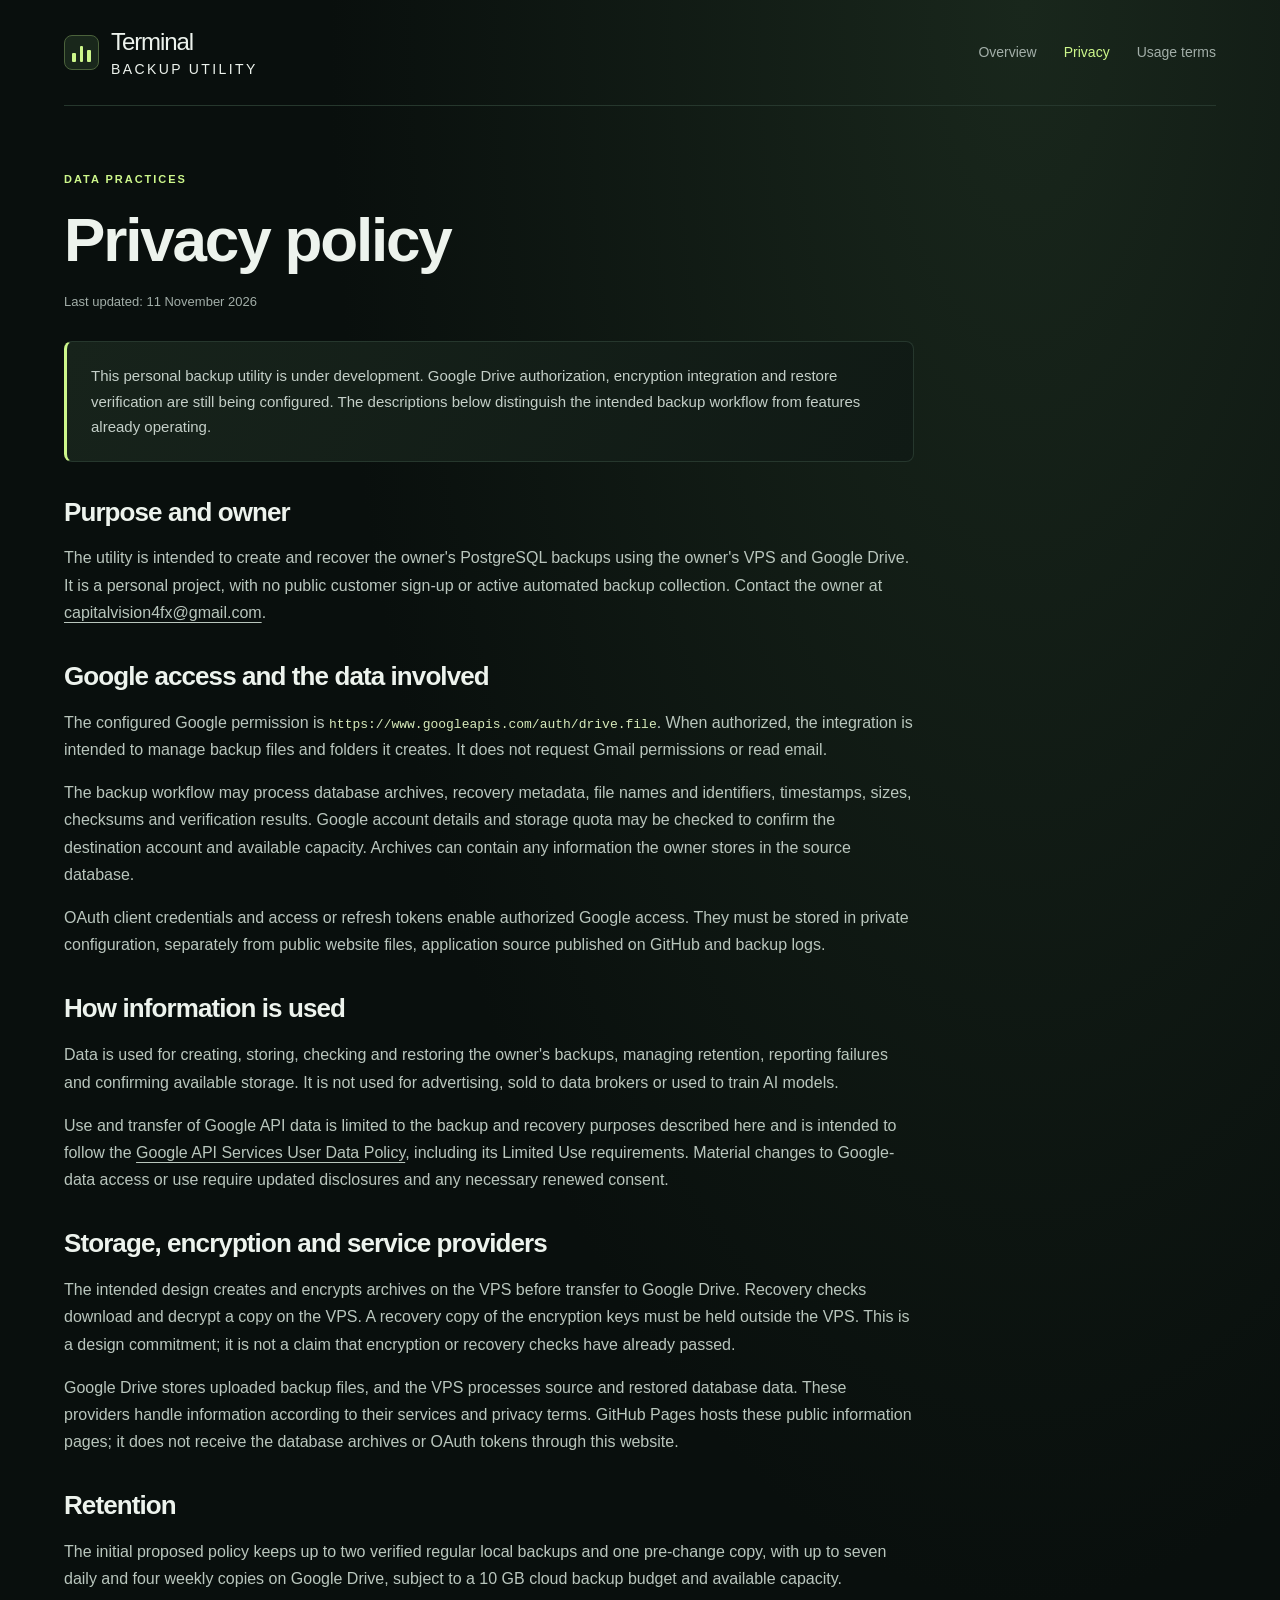
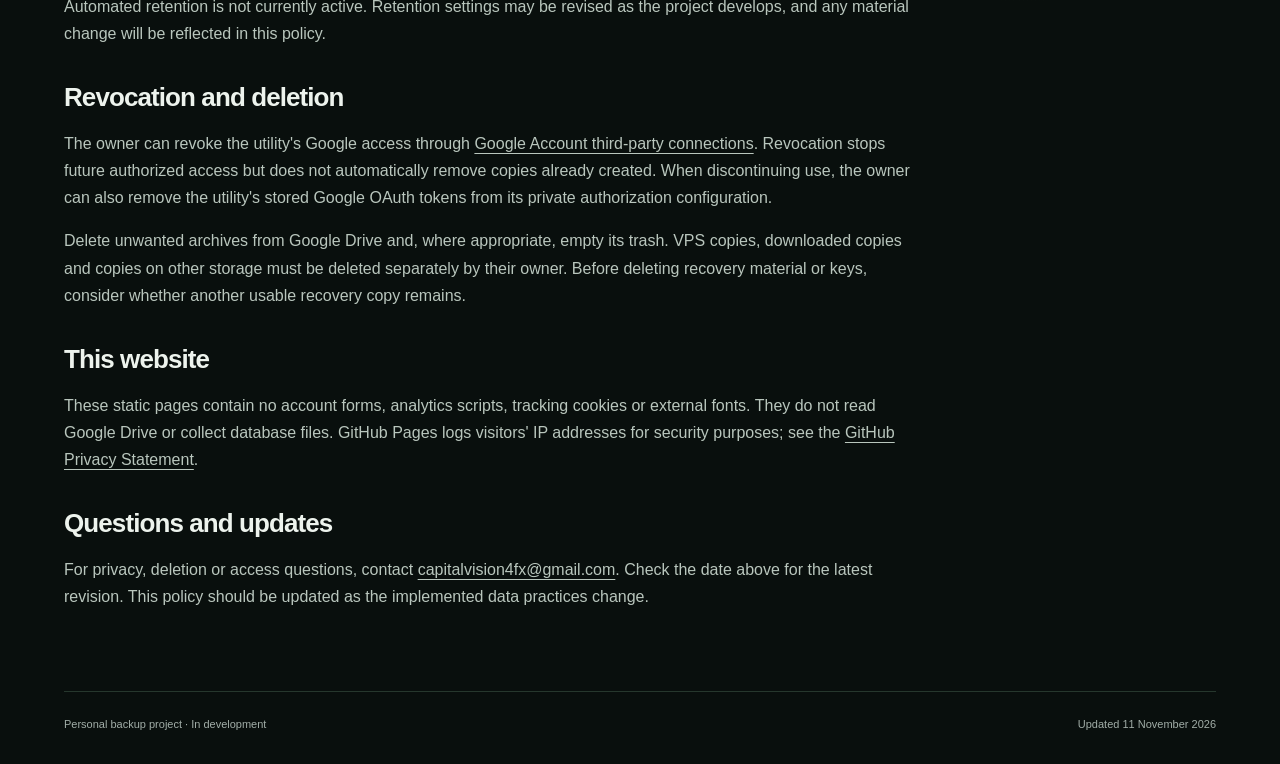
==== privacy.html @ 601b8a5b "Add Terminal backup information and privacy pages" ====
<!doctype html>
<html lang="en">
<head>
<meta charset="utf-8">
<meta name="viewport" content="width=device-width, initial-scale=1">
<meta name="color-scheme" content="dark">
<meta name="referrer" content="strict-origin-when-cross-origin">
<title>Privacy policy — Terminal</title>
<meta name="description" content="How the personal backup utility intends to access, use, store and delete Google Drive backup data.">
<link rel="icon" href="data:,">
<link rel="stylesheet" href="site.css">
</head>
<body>
<div class="page-shell">
<a class="skip-link" href="#main">Skip to content</a>
<header class="site-header"><a class="brand" href="index.html" aria-label="Terminal home"><span class="brand-mark" aria-hidden="true"><span></span><span></span><span></span></span><span>Terminal <strong>Backup utility</strong></span></a><nav aria-label="Main navigation"><a href="index.html">Overview</a><a href="privacy.html" aria-current="page">Privacy</a><a href="terms.html">Usage terms</a></nav></header>
<main id="main"><article class="document"><p class="eyebrow">Data practices</p><h1>Privacy policy</h1><p class="document-date">Last updated: <time datetime="2026-11-11">11 November 2026</time></p><div class="notice">This personal backup utility is under development. Google Drive authorization, encryption integration and restore verification are still being configured. The descriptions below distinguish the intended backup workflow from features already operating.</div>
<section><h2>Purpose and owner</h2><p>The utility is intended to create and recover the owner's PostgreSQL backups using the owner's VPS and Google Drive. It is a personal project, with no public customer sign-up or active automated backup collection. Contact the owner at <a href="mailto:capitalvision4fx@gmail.com">capitalvision4fx@gmail.com</a>.</p></section>
<section><h2>Google access and the data involved</h2><p>The configured Google permission is <code>https://www.googleapis.com/auth/drive.file</code>. When authorized, the integration is intended to manage backup files and folders it creates. It does not request Gmail permissions or read email.</p><p>The backup workflow may process database archives, recovery metadata, file names and identifiers, timestamps, sizes, checksums and verification results. Google account details and storage quota may be checked to confirm the destination account and available capacity. Archives can contain any information the owner stores in the source database.</p><p>OAuth client credentials and access or refresh tokens enable authorized Google access. They must be stored in private configuration, separately from public website files, application source published on GitHub and backup logs.</p></section>
<section><h2>How information is used</h2><p>Data is used for creating, storing, checking and restoring the owner's backups, managing retention, reporting failures and confirming available storage. It is not used for advertising, sold to data brokers or used to train AI models.</p><p>Use and transfer of Google API data is limited to the backup and recovery purposes described here and is intended to follow the <a href="https://developers.google.com/terms/api-services-user-data-policy">Google API Services User Data Policy</a>, including its Limited Use requirements. Material changes to Google-data access or use require updated disclosures and any necessary renewed consent.</p></section>
<section><h2>Storage, encryption and service providers</h2><p>The intended design creates and encrypts archives on the VPS before transfer to Google Drive. Recovery checks download and decrypt a copy on the VPS. A recovery copy of the encryption keys must be held outside the VPS. This is a design commitment; it is not a claim that encryption or recovery checks have already passed.</p><p>Google Drive stores uploaded backup files, and the VPS processes source and restored database data. These providers handle information according to their services and privacy terms. GitHub Pages hosts these public information pages; it does not receive the database archives or OAuth tokens through this website.</p></section>
<section><h2>Retention</h2><p>The initial proposed policy keeps up to two verified regular local backups and one pre-change copy, with up to seven daily and four weekly copies on Google Drive, subject to a 10 GB cloud backup budget and available capacity. Automated retention is not currently active. Retention settings may be revised as the project develops, and any material change will be reflected in this policy.</p></section>
<section><h2>Revocation and deletion</h2><p>The owner can revoke the utility's Google access through <a href="https://myaccount.google.com/connections">Google Account third-party connections</a>. Revocation stops future authorized access but does not automatically remove copies already created. When discontinuing use, the owner can also remove the utility's stored Google OAuth tokens from its private authorization configuration.</p><p>Delete unwanted archives from Google Drive and, where appropriate, empty its trash. VPS copies, downloaded copies and copies on other storage must be deleted separately by their owner. Before deleting recovery material or keys, consider whether another usable recovery copy remains.</p></section>
<section><h2>This website</h2><p>These static pages contain no account forms, analytics scripts, tracking cookies or external fonts. They do not read Google Drive or collect database files. GitHub Pages logs visitors' IP addresses for security purposes; see the <a href="https://docs.github.com/en/site-policy/privacy-policies/github-general-privacy-statement">GitHub Privacy Statement</a>.</p></section>
<section><h2>Questions and updates</h2><p>For privacy, deletion or access questions, contact <a href="mailto:capitalvision4fx@gmail.com">capitalvision4fx@gmail.com</a>. Check the date above for the latest revision. This policy should be updated as the implemented data practices change.</p></section>
</article></main>
<footer class="site-footer"><span>Personal backup project · In development</span><span>Updated <time datetime="2026-11-11">11 November 2026</time></span></footer>
</div>
</body>
</html>
---- site.css ----
@charset "UTF-8";
:root{color-scheme:dark;--page:#090f0d;--surface:#111a16;--ink:#edf3ed;--muted:#a2aea8;--lime:#cdf78b;--line:#26372d;--radius:13px}
*{box-sizing:border-box}
html{scroll-behavior:smooth;scroll-padding-top:24px}
body{margin:0;background:radial-gradient(ellipse at 80% 0%,#19271c 0,transparent 48%),var(--page);color:var(--ink);font:17px/1.7 "Segoe UI",Arial,sans-serif}
a{color:inherit;text-decoration-thickness:1px;text-underline-offset:4px}
a:hover{color:var(--lime)}
a:focus-visible{outline:2px solid var(--lime);outline-offset:5px;border-radius:3px}
p{margin:0 0 1em}
h1,h2,h3{line-height:1.15;letter-spacing:-.035em;font-weight:550}
h1{font-size:clamp(40px,6.5vw,80px);margin:15px 0 28px}
h2{font-size:clamp(27px,3.2vw,38px);margin:10px 0 20px}
h3{font-size:23px;margin:17px 0}
em{font-style:normal;color:var(--lime)}
.page-shell{max-width:1220px;margin:0 auto;padding:0 34px}
.site-header{min-height:106px;display:flex;align-items:center;justify-content:space-between;gap:22px;border-bottom:1px solid var(--line)}
.brand{display:flex;align-items:center;gap:12px;line-height:1.15;font-size:24px;letter-spacing:-.045em;text-decoration:none;white-space:nowrap}
.brand strong{display:block;font-size:14px;font-weight:500;letter-spacing:.17em;text-transform:uppercase;margin-top:5px}
.brand-mark{width:35px;height:35px;display:flex;align-items:flex-end;justify-content:center;gap:4px;border:1px solid #4b623b;border-radius:8px;padding:7px;background:#19271b}
.brand-mark span{display:block;background:var(--lime);width:4px;border-radius:1px}
.brand-mark span:nth-child(1){height:9px}.brand-mark span:nth-child(2){height:16px}.brand-mark span:nth-child(3){height:12px}
nav{display:flex;gap:27px;font-size:14px}
nav a{color:var(--muted);text-decoration:none;white-space:nowrap}
nav a[aria-current=page]{color:var(--lime)}
.skip-link{position:absolute;left:16px;top:-100px;z-index:10;background:var(--lime);color:var(--page);padding:9px 15px}
.skip-link:focus{top:12px}
.hero{max-width:950px;padding:86px 0 74px}
.eyebrow{text-transform:uppercase;font-size:11px;letter-spacing:.18em;color:var(--lime);font-weight:600}
.lead{font-size:clamp(19px,2vw,23px);line-height:1.55;max-width:760px;color:#bdc8c1}
.status{display:flex;align-items:flex-start;gap:9px;font-size:13px;color:var(--muted);margin-top:25px;max-width:710px}
.status span{width:6px;height:6px;border-radius:50%;background:var(--lime);flex-shrink:0;margin-top:8px}
.actions{display:flex;align-items:center;gap:28px;flex-wrap:wrap;margin-top:33px}
.button{display:inline-flex;align-items:center;gap:23px;padding:12px 19px;border:1px solid #d6fa9f;background:linear-gradient(#d6fa9f,#b7dc7e);color:#17210e;text-decoration:none;border-radius:7px;font-size:14px;font-weight:600}
.button:hover{background:var(--ink);color:#17210e}
.text-link{font-size:14px}
.section{padding:45px 0 62px;border-top:1px solid var(--line)}
.section-heading{max-width:750px}
.section-heading>p:last-child{font-size:16px;color:var(--muted)}
.steps{display:grid;grid-template-columns:repeat(3,minmax(0,1fr));gap:35px;margin-top:38px}
.steps article{border-top:1px solid #405033;padding-top:20px}
.step-number{color:var(--lime);font-size:12px;letter-spacing:.1em}
.steps p{font-size:15px;color:var(--muted)}
.access-panel{display:grid;grid-template-columns:1.2fr 1fr;gap:48px;align-items:center;padding:34px;background:linear-gradient(130deg,#17231b,#111a16);border:1px solid var(--line);border-radius:var(--radius)}
.access-panel p{color:var(--muted);font-size:15px}
.access-panel .eyebrow{color:var(--lime);font-size:11px}
.permission-note{padding:22px;border:1px solid #35482c;border-radius:9px;background:#0c140f}
.permission-note .small-label{font-size:10px;letter-spacing:.16em;text-transform:uppercase;color:var(--lime)}
.permission-note>code{display:block;margin-bottom:15px}
.permission-note p:last-child{margin-bottom:0;font-size:13px}
code{font:13px/1.7 Consolas,monospace;overflow-wrap:anywhere;color:#d7eaba}
.closing{max-width:860px;padding:63px 0 70px}
.closing>p{color:var(--muted);font-size:16px}
.closing .contact{font-size:14px}
.link-separator{display:inline-block;margin:0 18px;color:#58704c}
.site-footer{display:flex;justify-content:space-between;gap:18px;border-top:1px solid var(--line);padding:23px 0 31px;font-size:11px;color:var(--muted)}
.document{max-width:850px;padding:64px 0 64px}
.document h1{font-size:clamp(42px,6vw,62px);margin-bottom:16px}
.document-date{color:var(--muted);font-size:13px;margin-bottom:28px}
.notice{padding:21px 24px;background:linear-gradient(120deg,#17231b,#101a15);border:1px solid var(--line);border-left:3px solid var(--lime);border-radius:8px;font-size:15px;color:#c4cfc8}
.document section{margin-top:36px}
.document h2{font-size:26px;margin-bottom:17px}
.document section p{font-size:16px;color:#b9c6bd}
@media(max-width:760px){.page-shell{padding:0 22px}.site-header{align-items:flex-start;flex-direction:column;padding:25px 0 22px;gap:22px}nav{gap:24px;flex-wrap:wrap}.hero{padding:54px 0 48px}.steps{grid-template-columns:1fr;gap:23px}.access-panel{grid-template-columns:1fr;gap:15px;padding:24px}.site-footer{flex-direction:column;gap:7px}.document{padding-top:45px}.closing{padding:42px 0}.actions{gap:21px}.section{padding-bottom:45px}}
@media(prefers-reduced-motion:reduce){html{scroll-behavior:auto}}
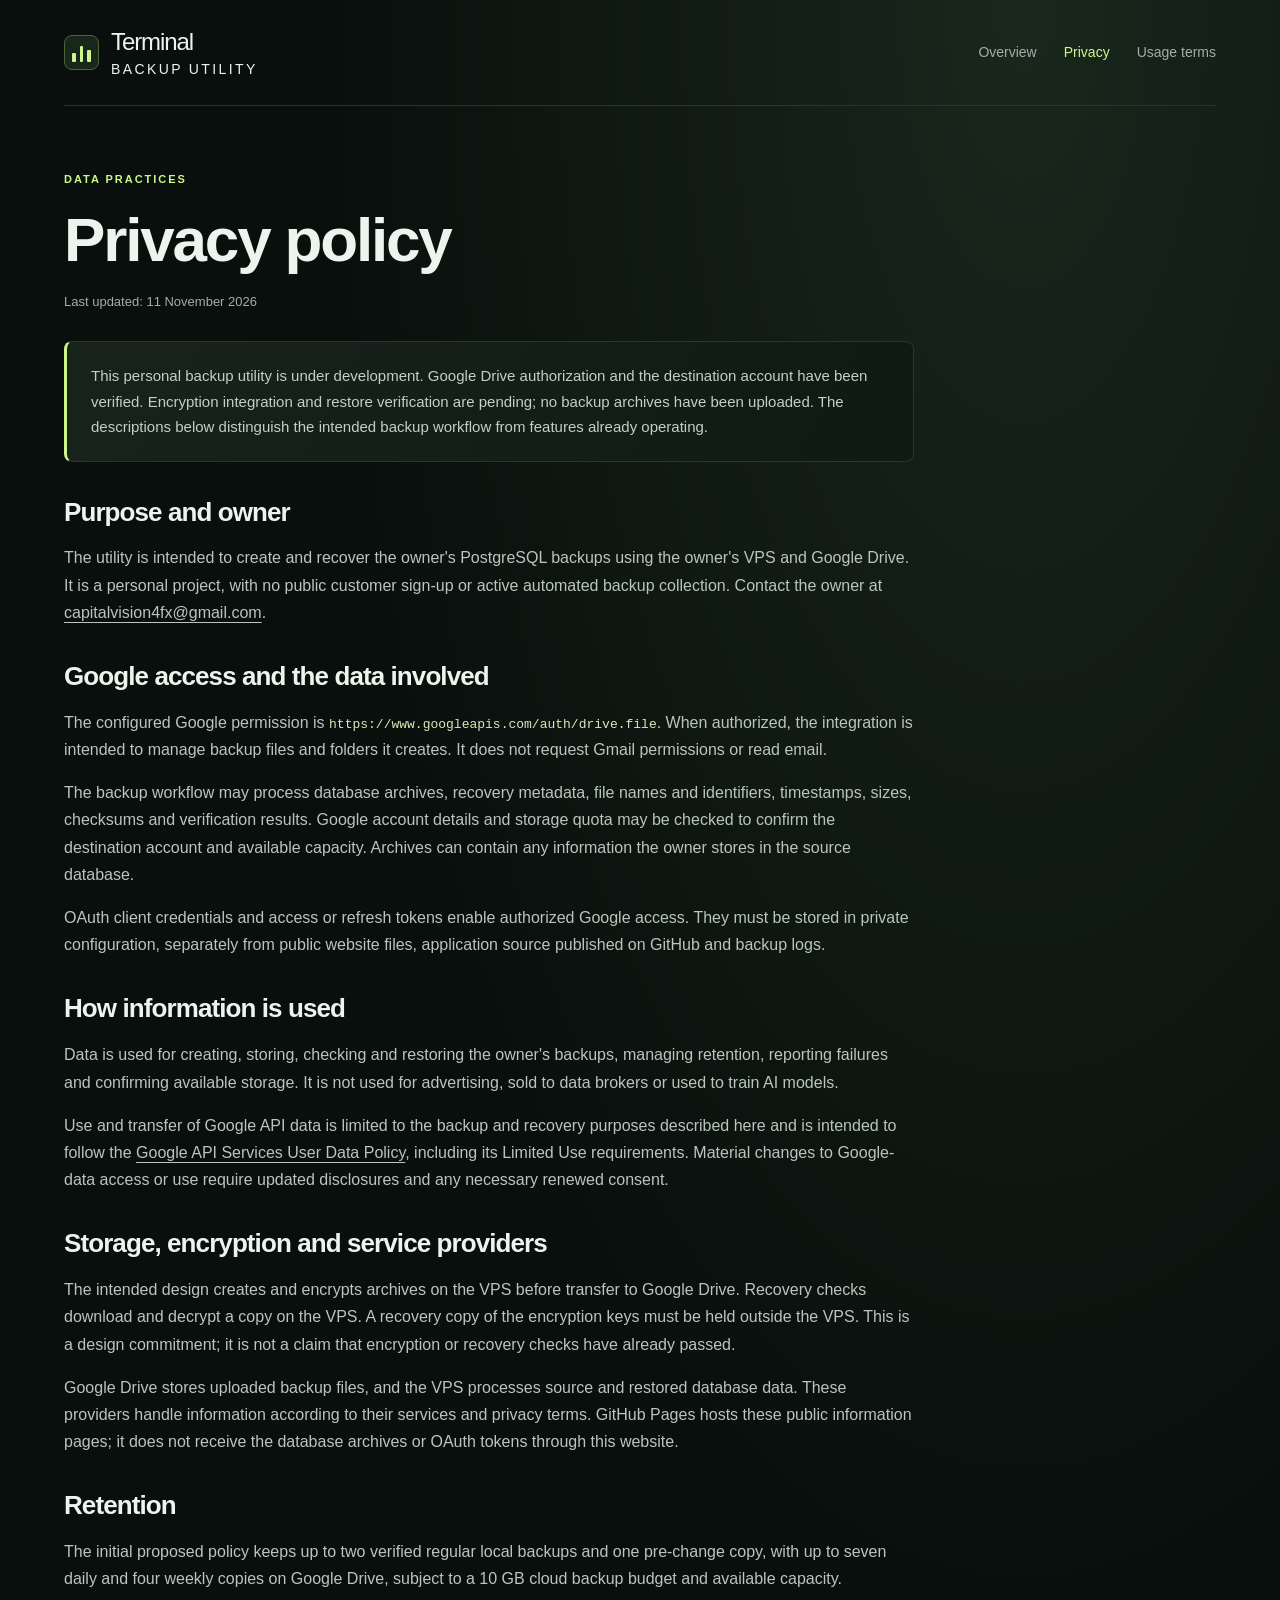
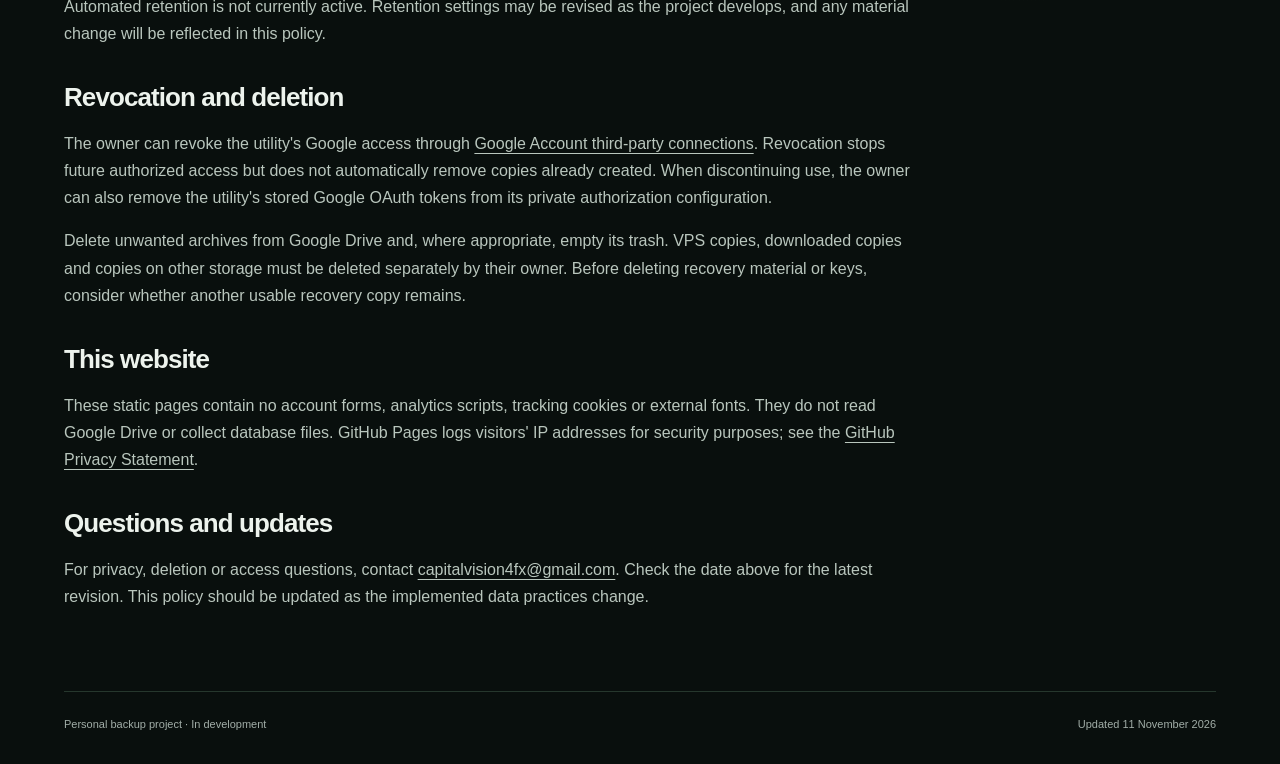
==== commit 19e97647: "Reflect verified Drive authorization in development status" ====
--- a/privacy.html
+++ b/privacy.html
@@ -14,7 +14,7 @@
 <div class="page-shell">
 <a class="skip-link" href="#main">Skip to content</a>
 <header class="site-header"><a class="brand" href="index.html" aria-label="Terminal home"><span class="brand-mark" aria-hidden="true"><span></span><span></span><span></span></span><span>Terminal <strong>Backup utility</strong></span></a><nav aria-label="Main navigation"><a href="index.html">Overview</a><a href="privacy.html" aria-current="page">Privacy</a><a href="terms.html">Usage terms</a></nav></header>
-<main id="main"><article class="document"><p class="eyebrow">Data practices</p><h1>Privacy policy</h1><p class="document-date">Last updated: <time datetime="2026-11-11">11 November 2026</time></p><div class="notice">This personal backup utility is under development. Google Drive authorization, encryption integration and restore verification are still being configured. The descriptions below distinguish the intended backup workflow from features already operating.</div>
+<main id="main"><article class="document"><p class="eyebrow">Data practices</p><h1>Privacy policy</h1><p class="document-date">Last updated: <time datetime="2026-11-11">11 November 2026</time></p><div class="notice">This personal backup utility is under development. Google Drive authorization and the destination account have been verified. Encryption integration and restore verification are pending; no backup archives have been uploaded. The descriptions below distinguish the intended backup workflow from features already operating.</div>
 <section><h2>Purpose and owner</h2><p>The utility is intended to create and recover the owner's PostgreSQL backups using the owner's VPS and Google Drive. It is a personal project, with no public customer sign-up or active automated backup collection. Contact the owner at <a href="mailto:capitalvision4fx@gmail.com">capitalvision4fx@gmail.com</a>.</p></section>
 <section><h2>Google access and the data involved</h2><p>The configured Google permission is <code>https://www.googleapis.com/auth/drive.file</code>. When authorized, the integration is intended to manage backup files and folders it creates. It does not request Gmail permissions or read email.</p><p>The backup workflow may process database archives, recovery metadata, file names and identifiers, timestamps, sizes, checksums and verification results. Google account details and storage quota may be checked to confirm the destination account and available capacity. Archives can contain any information the owner stores in the source database.</p><p>OAuth client credentials and access or refresh tokens enable authorized Google access. They must be stored in private configuration, separately from public website files, application source published on GitHub and backup logs.</p></section>
 <section><h2>How information is used</h2><p>Data is used for creating, storing, checking and restoring the owner's backups, managing retention, reporting failures and confirming available storage. It is not used for advertising, sold to data brokers or used to train AI models.</p><p>Use and transfer of Google API data is limited to the backup and recovery purposes described here and is intended to follow the <a href="https://developers.google.com/terms/api-services-user-data-policy">Google API Services User Data Policy</a>, including its Limited Use requirements. Material changes to Google-data access or use require updated disclosures and any necessary renewed consent.</p></section>
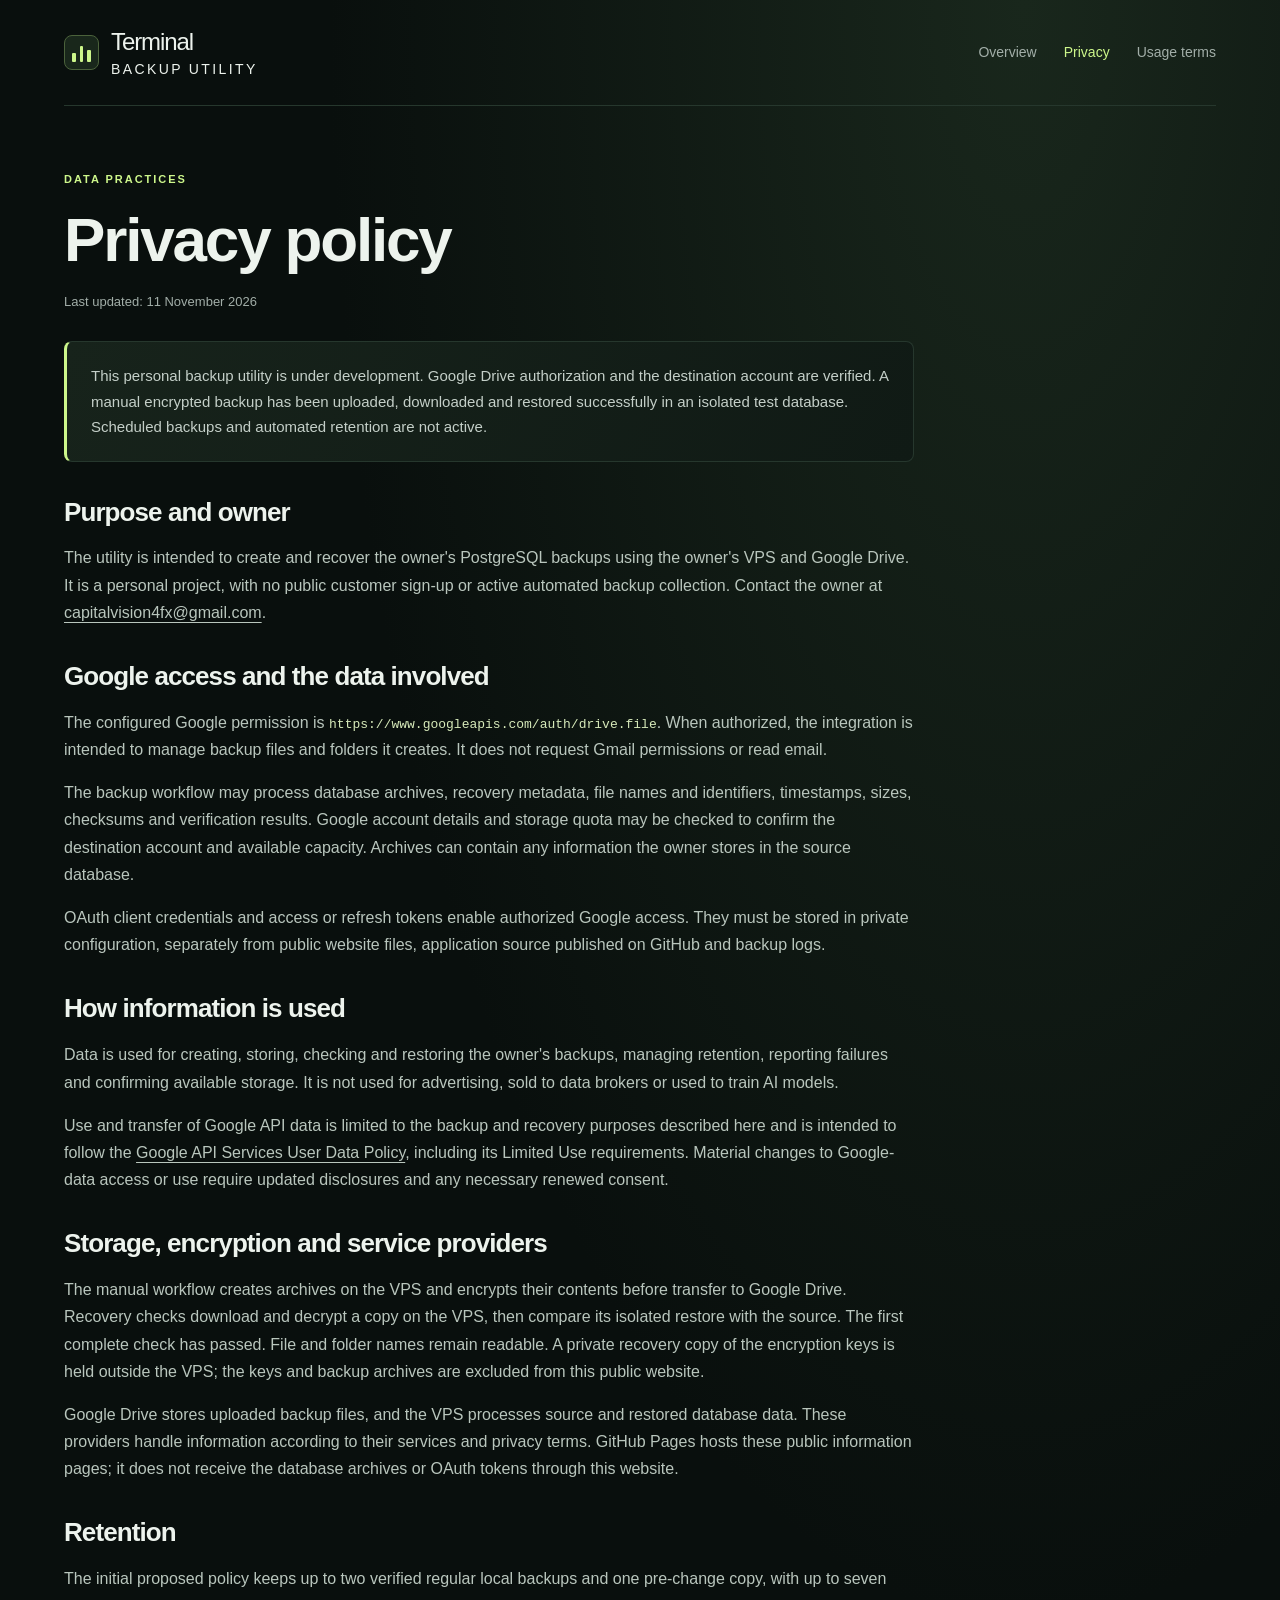
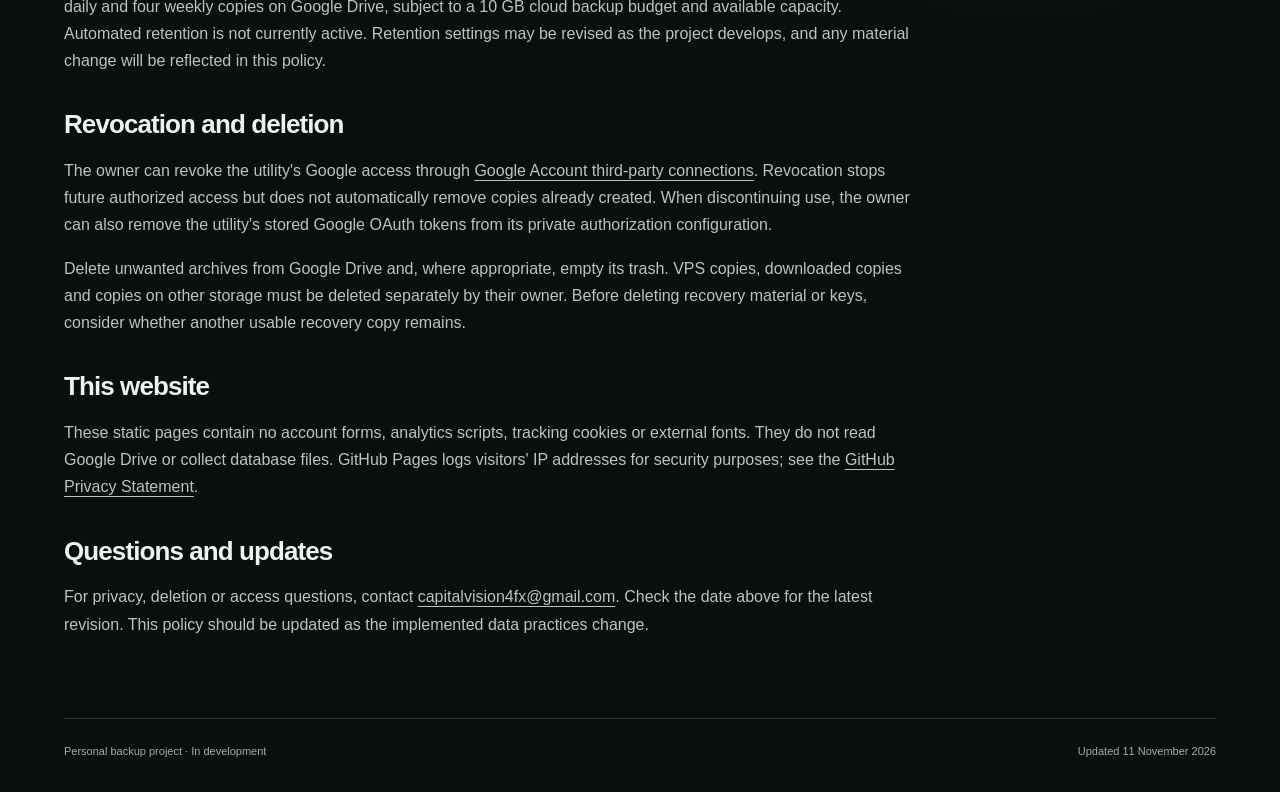
==== commit db0e9470: "Record verified manual encrypted backup and recovery" ====
--- a/privacy.html
+++ b/privacy.html
@@ -1,30 +1,30 @@
-<!doctype html>
-<html lang="en">
-<head>
-<meta charset="utf-8">
-<meta name="viewport" content="width=device-width, initial-scale=1">
-<meta name="color-scheme" content="dark">
-<meta name="referrer" content="strict-origin-when-cross-origin">
-<title>Privacy policy — Terminal</title>
-<meta name="description" content="How the personal backup utility intends to access, use, store and delete Google Drive backup data.">
-<link rel="icon" href="data:,">
-<link rel="stylesheet" href="site.css">
-</head>
-<body>
-<div class="page-shell">
-<a class="skip-link" href="#main">Skip to content</a>
-<header class="site-header"><a class="brand" href="index.html" aria-label="Terminal home"><span class="brand-mark" aria-hidden="true"><span></span><span></span><span></span></span><span>Terminal <strong>Backup utility</strong></span></a><nav aria-label="Main navigation"><a href="index.html">Overview</a><a href="privacy.html" aria-current="page">Privacy</a><a href="terms.html">Usage terms</a></nav></header>
-<main id="main"><article class="document"><p class="eyebrow">Data practices</p><h1>Privacy policy</h1><p class="document-date">Last updated: <time datetime="2026-11-11">11 November 2026</time></p><div class="notice">This personal backup utility is under development. Google Drive authorization and the destination account have been verified. Encryption integration and restore verification are pending; no backup archives have been uploaded. The descriptions below distinguish the intended backup workflow from features already operating.</div>
-<section><h2>Purpose and owner</h2><p>The utility is intended to create and recover the owner's PostgreSQL backups using the owner's VPS and Google Drive. It is a personal project, with no public customer sign-up or active automated backup collection. Contact the owner at <a href="mailto:capitalvision4fx@gmail.com">capitalvision4fx@gmail.com</a>.</p></section>
-<section><h2>Google access and the data involved</h2><p>The configured Google permission is <code>https://www.googleapis.com/auth/drive.file</code>. When authorized, the integration is intended to manage backup files and folders it creates. It does not request Gmail permissions or read email.</p><p>The backup workflow may process database archives, recovery metadata, file names and identifiers, timestamps, sizes, checksums and verification results. Google account details and storage quota may be checked to confirm the destination account and available capacity. Archives can contain any information the owner stores in the source database.</p><p>OAuth client credentials and access or refresh tokens enable authorized Google access. They must be stored in private configuration, separately from public website files, application source published on GitHub and backup logs.</p></section>
-<section><h2>How information is used</h2><p>Data is used for creating, storing, checking and restoring the owner's backups, managing retention, reporting failures and confirming available storage. It is not used for advertising, sold to data brokers or used to train AI models.</p><p>Use and transfer of Google API data is limited to the backup and recovery purposes described here and is intended to follow the <a href="https://developers.google.com/terms/api-services-user-data-policy">Google API Services User Data Policy</a>, including its Limited Use requirements. Material changes to Google-data access or use require updated disclosures and any necessary renewed consent.</p></section>
-<section><h2>Storage, encryption and service providers</h2><p>The intended design creates and encrypts archives on the VPS before transfer to Google Drive. Recovery checks download and decrypt a copy on the VPS. A recovery copy of the encryption keys must be held outside the VPS. This is a design commitment; it is not a claim that encryption or recovery checks have already passed.</p><p>Google Drive stores uploaded backup files, and the VPS processes source and restored database data. These providers handle information according to their services and privacy terms. GitHub Pages hosts these public information pages; it does not receive the database archives or OAuth tokens through this website.</p></section>
-<section><h2>Retention</h2><p>The initial proposed policy keeps up to two verified regular local backups and one pre-change copy, with up to seven daily and four weekly copies on Google Drive, subject to a 10 GB cloud backup budget and available capacity. Automated retention is not currently active. Retention settings may be revised as the project develops, and any material change will be reflected in this policy.</p></section>
-<section><h2>Revocation and deletion</h2><p>The owner can revoke the utility's Google access through <a href="https://myaccount.google.com/connections">Google Account third-party connections</a>. Revocation stops future authorized access but does not automatically remove copies already created. When discontinuing use, the owner can also remove the utility's stored Google OAuth tokens from its private authorization configuration.</p><p>Delete unwanted archives from Google Drive and, where appropriate, empty its trash. VPS copies, downloaded copies and copies on other storage must be deleted separately by their owner. Before deleting recovery material or keys, consider whether another usable recovery copy remains.</p></section>
-<section><h2>This website</h2><p>These static pages contain no account forms, analytics scripts, tracking cookies or external fonts. They do not read Google Drive or collect database files. GitHub Pages logs visitors' IP addresses for security purposes; see the <a href="https://docs.github.com/en/site-policy/privacy-policies/github-general-privacy-statement">GitHub Privacy Statement</a>.</p></section>
-<section><h2>Questions and updates</h2><p>For privacy, deletion or access questions, contact <a href="mailto:capitalvision4fx@gmail.com">capitalvision4fx@gmail.com</a>. Check the date above for the latest revision. This policy should be updated as the implemented data practices change.</p></section>
-</article></main>
-<footer class="site-footer"><span>Personal backup project · In development</span><span>Updated <time datetime="2026-11-11">11 November 2026</time></span></footer>
-</div>
-</body>
-</html>
+<!doctype html>
+<html lang="en">
+<head>
+<meta charset="utf-8">
+<meta name="viewport" content="width=device-width, initial-scale=1">
+<meta name="color-scheme" content="dark">
+<meta name="referrer" content="strict-origin-when-cross-origin">
+<title>Privacy policy — Terminal</title>
+<meta name="description" content="How the personal backup utility intends to access, use, store and delete Google Drive backup data.">
+<link rel="icon" href="data:,">
+<link rel="stylesheet" href="site.css">
+</head>
+<body>
+<div class="page-shell">
+<a class="skip-link" href="#main">Skip to content</a>
+<header class="site-header"><a class="brand" href="index.html" aria-label="Terminal home"><span class="brand-mark" aria-hidden="true"><span></span><span></span><span></span></span><span>Terminal <strong>Backup utility</strong></span></a><nav aria-label="Main navigation"><a href="index.html">Overview</a><a href="privacy.html" aria-current="page">Privacy</a><a href="terms.html">Usage terms</a></nav></header>
+<main id="main"><article class="document"><p class="eyebrow">Data practices</p><h1>Privacy policy</h1><p class="document-date">Last updated: <time datetime="2026-11-11">11 November 2026</time></p><div class="notice">This personal backup utility is under development. Google Drive authorization and the destination account are verified. A manual encrypted backup has been uploaded, downloaded and restored successfully in an isolated test database. Scheduled backups and automated retention are not active.</div>
+<section><h2>Purpose and owner</h2><p>The utility is intended to create and recover the owner's PostgreSQL backups using the owner's VPS and Google Drive. It is a personal project, with no public customer sign-up or active automated backup collection. Contact the owner at <a href="mailto:capitalvision4fx@gmail.com">capitalvision4fx@gmail.com</a>.</p></section>
+<section><h2>Google access and the data involved</h2><p>The configured Google permission is <code>https://www.googleapis.com/auth/drive.file</code>. When authorized, the integration is intended to manage backup files and folders it creates. It does not request Gmail permissions or read email.</p><p>The backup workflow may process database archives, recovery metadata, file names and identifiers, timestamps, sizes, checksums and verification results. Google account details and storage quota may be checked to confirm the destination account and available capacity. Archives can contain any information the owner stores in the source database.</p><p>OAuth client credentials and access or refresh tokens enable authorized Google access. They must be stored in private configuration, separately from public website files, application source published on GitHub and backup logs.</p></section>
+<section><h2>How information is used</h2><p>Data is used for creating, storing, checking and restoring the owner's backups, managing retention, reporting failures and confirming available storage. It is not used for advertising, sold to data brokers or used to train AI models.</p><p>Use and transfer of Google API data is limited to the backup and recovery purposes described here and is intended to follow the <a href="https://developers.google.com/terms/api-services-user-data-policy">Google API Services User Data Policy</a>, including its Limited Use requirements. Material changes to Google-data access or use require updated disclosures and any necessary renewed consent.</p></section>
+<section><h2>Storage, encryption and service providers</h2><p>The manual workflow creates archives on the VPS and encrypts their contents before transfer to Google Drive. Recovery checks download and decrypt a copy on the VPS, then compare its isolated restore with the source. The first complete check has passed. File and folder names remain readable. A private recovery copy of the encryption keys is held outside the VPS; the keys and backup archives are excluded from this public website.</p><p>Google Drive stores uploaded backup files, and the VPS processes source and restored database data. These providers handle information according to their services and privacy terms. GitHub Pages hosts these public information pages; it does not receive the database archives or OAuth tokens through this website.</p></section>
+<section><h2>Retention</h2><p>The initial proposed policy keeps up to two verified regular local backups and one pre-change copy, with up to seven daily and four weekly copies on Google Drive, subject to a 10 GB cloud backup budget and available capacity. Automated retention is not currently active. Retention settings may be revised as the project develops, and any material change will be reflected in this policy.</p></section>
+<section><h2>Revocation and deletion</h2><p>The owner can revoke the utility's Google access through <a href="https://myaccount.google.com/connections">Google Account third-party connections</a>. Revocation stops future authorized access but does not automatically remove copies already created. When discontinuing use, the owner can also remove the utility's stored Google OAuth tokens from its private authorization configuration.</p><p>Delete unwanted archives from Google Drive and, where appropriate, empty its trash. VPS copies, downloaded copies and copies on other storage must be deleted separately by their owner. Before deleting recovery material or keys, consider whether another usable recovery copy remains.</p></section>
+<section><h2>This website</h2><p>These static pages contain no account forms, analytics scripts, tracking cookies or external fonts. They do not read Google Drive or collect database files. GitHub Pages logs visitors' IP addresses for security purposes; see the <a href="https://docs.github.com/en/site-policy/privacy-policies/github-general-privacy-statement">GitHub Privacy Statement</a>.</p></section>
+<section><h2>Questions and updates</h2><p>For privacy, deletion or access questions, contact <a href="mailto:capitalvision4fx@gmail.com">capitalvision4fx@gmail.com</a>. Check the date above for the latest revision. This policy should be updated as the implemented data practices change.</p></section>
+</article></main>
+<footer class="site-footer"><span>Personal backup project · In development</span><span>Updated <time datetime="2026-11-11">11 November 2026</time></span></footer>
+</div>
+</body>
+</html>
